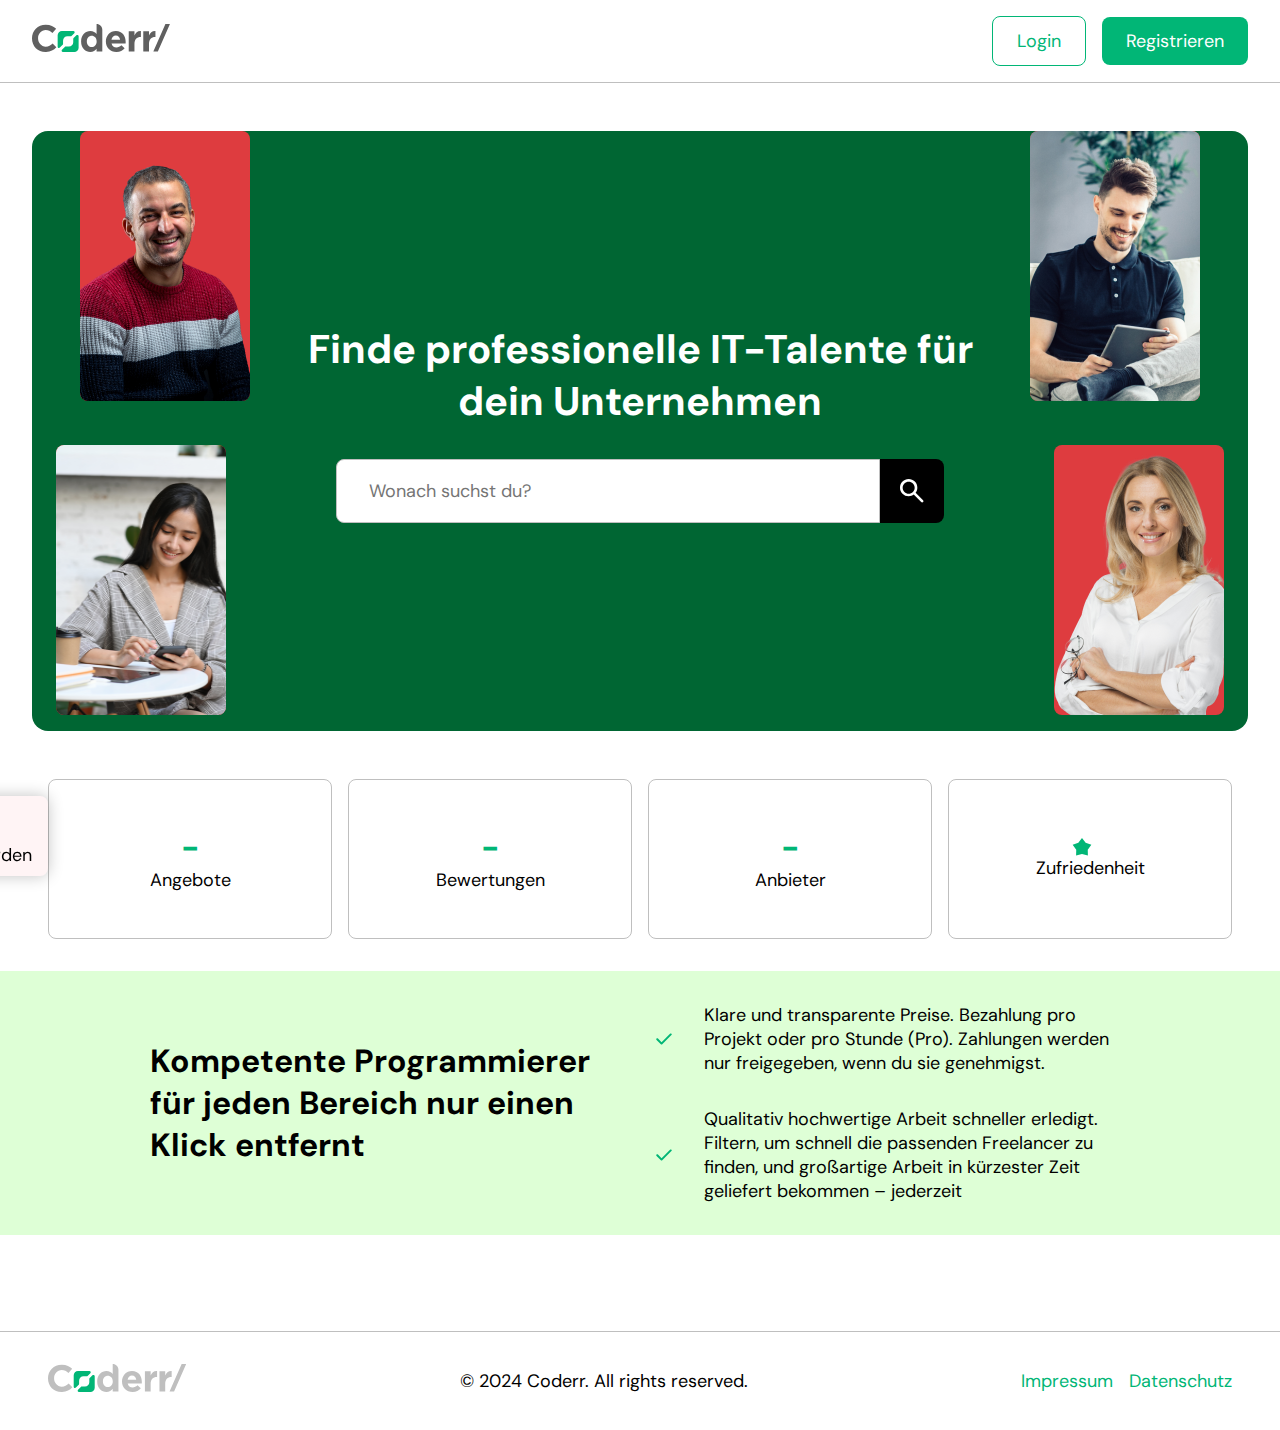
==== index.html @ d6f39b42 "first commit" ====
<!DOCTYPE html>
<html lang="de">

<head>
    <meta charset="UTF-8">
    <meta name="viewport" content="width=device-width, initial-scale=1.0">
    <title>Coderr/</title>
    <link rel="icon" type="image/png" href="./assets/logo/favicon.png" />


    <link rel="stylesheet" href="./shared/styles/variables.css">
    <link rel="stylesheet" href="./shared/styles/standard.css">
    <link rel="stylesheet" href="./shared/styles/form.css">
    <link rel="stylesheet" href="./shared/styles/assets.css">
    <link rel="stylesheet" href="./shared/styles/header_footer.css">
    <link rel="stylesheet" href="./shared/styles/fonts.css">
    <link rel="stylesheet" href="./styles/index.css">


    <script src="./shared/scripts/config.js"></script>

    <script src="./shared/scripts/api.js"></script>
    <script src="./shared/scripts/auth.js"></script>
    <script src="./shared/scripts/redirect.js"></script>
    <script src="./shared/scripts/ui_helper.js"></script>

    <script src="./shared/scripts/user_crud.js"></script>

    <script src="./shared/scripts/template/header_template.js"></script>
    <script src="./shared/scripts/header.js"></script>

    <script src="./scripts/index.js"></script>
</head>

<body onload="setHeader(); indexInit()" onclick="closeAllOpenedElements()">
    <header class="main_header">

        <a class="logo" href="./index.html">
            <img src="./assets/logo/logo_coderr.svg" alt="" srcset="">
        </a>
        <div id="head_content_right" class="d_flex_cc_gm head_content_right"></div>
    </header>

    <main>

        <div class="pad_m">
            <section class="section_group landingheader_box d_flex_cc_gm f_d_c">
                <img class="person_img" src="./assets/img/landingpage/person_1.png" alt="" srcset="">
                <img class="person_img" src="./assets/img/landingpage/person_2.png" alt="" srcset="">
                <img class="person_img" src="./assets/img/landingpage/person_3.png" alt="" srcset="">
                <img class="person_img" src="./assets/img/landingpage/person_4.png" alt="" srcset="">
                <h1 class="font_white_color">Finde professionelle IT-Talente für dein Unternehmen</h1>
                <div class="searchbar w_full">
                    <input id="index_search_field" placeholder="Wonach suchst du?" type="text">
                    <button class="d_flex_cc_gm" onclick="redirectToOfferListWSearch()">
                        <img src="./assets/icons/search.svg" alt="">
                    </button>
                </div>
            </section>
        </div>
        <section class="section_group profile_stats pad_l">
            <div class="w_full">
                <div class="card">
                    <h2 id="base_info_offer_count" class="font_prime_color">-</h2>
                    <p>Angebote</p>
                </div>
                <div class="card">
                    <h2 id="base_info_review_count" class="font_prime_color d_flex_cc_gm">
                        -
                    </h2>
                    <p>Bewertungen</p>
                </div>
            </div>
            <div class="w_full">
                <div class="card">
                    <h2 id="base_info_business_profile_count" class="font_prime_color">-</h2>
                    <p>Anbieter</p>
                </div>
                <div class="card">
                    <div class="d_flex_cc_gm">
                        <img src="./assets/icons/kid_star_green.svg" alt="" srcset="">
                        <h2 id="base_info_average_rating" class="font_prime_color">
                        </h2>
                    </div>
                    <p>Zufriedenheit</p>
                </div>
            </div>
        </section>

        <div class="green_info_section d_flex_cc_gl w_full">
            <section class=" d_flex_cc_gl pad_l">
                <h2>
                    Kompetente Programmierer für jeden Bereich nur einen Klick entfernt
                </h2>
                <div class="d_flex_cc_gl f_d_c">
                    <div class="d_flex_cc_gl">
                        <img src="./assets/icons/check.svg" alt="" srcset="">
                        <p>
                            Klare und transparente Preise. Bezahlung pro Projekt oder pro Stunde (Pro). Zahlungen werden
                            nur freigegeben, wenn du sie genehmigst.
                        </p>
                    </div>
                    <div class="d_flex_cc_gl">
                        <img src="./assets/icons/check.svg" alt="" srcset="">
                        <p>
                            Qualitativ hochwertige Arbeit schneller erledigt. Filtern, um schnell die passenden Freelancer zu finden, und großartige Arbeit in kürzester Zeit geliefert bekommen – jederzeit
                        </p>
                    </div>
                </div>
            </section>
        </div>
        
        <section class="section_group pad_l">
        </section>
    </main>
    <footer class="main_footer pad_l">
        <a class="logo" href="./index.html">
            <img src="./assets/logo/logo_coderr_light.svg" alt="" srcset="">
        </a>
        <p>© 2024 Coderr. All rights reserved.</p>
        <div class="d_flex_cc_gm">
            <a class="link" href="./imprint.html">Impressum</a>
            <a class="link" href="./privacy_policy.html">Datenschutz</a>
        </div>
    </footer>
</body>

</html>
---- shared/styles/variables.css ----
:root {
  --bg-color: white;
  --bg-color-dark: #006633;

  --link-color: #01B676;
  --link-hover-color: #34C591;

  --font-prime-color: #01B676;
  --font_sec_color: #7D7F80;
  --font_white_color: #FFFFFF;


  --section-max-w: 1440px;

  --btn-rad: 8px;
  --btn-pad: 12px 24px;
  --btn-pad-round: 4px;
  --btn-prime-color: #01B676;
  --btn-prime-hover-color: #34C591;
  --btn-prime-active-color: #34C591;
  --btn-prime-font-color: #ffffff;
  --btn-secondary-border: 1px solid #01B676;
  --btn-secondary-color: transparent;
  --btn-secondary-hover-color: #01B676;
  --btn-secondary-active-color: #01B676;
  --btn-secondary-font-color: #01B676;
  --btn-delete-color: #f82929;
  --btn-delete-hover-color: #fc6767;
  --btn-delete-active-color: #fd3c3c;


  --form-max-w: 800px;
  --form-s-max-w: 600px;
  --form-rad: 16px;
  --form-pad: 48px;
  --form-pad-small: 32px;
  --form-bg-color: #ffffff;
  --form-border: 1px solid #BFBFBF;
  --form-input-rad: 8px;
  --form-input-padding: 16px 16px;
  --form-input-border: 1px solid #BFBFBF;
  --form-input-border-color: #e0e0e0;
  --form-input-active-border-color: ##7D7F80;
  --form-input-bg-color: #e0e0e000;
}

@media screen and (max-width: 769px) {
  :root {
  --form-pad: 16px;
  --form-input-padding: 8px 8px;
  --form-pad-small: 16px;
  }
}
---- shared/styles/standard.css ----
* {
    box-sizing: border-box;
    margin: 0;
}

a {
    text-decoration: none;
}

body {
    min-height: 100vh;
    display: flex;
    flex-direction: column;
    background-color: var(--bg-color);
}

::-webkit-scrollbar {
    width: 8px;
}

::-webkit-scrollbar-track {
    background-color: #e0e0e0;
    border-radius: 10px;
}

::-webkit-scrollbar-thumb {
    background-color: var(--btn-prime-color);
    border-radius: 10px;
}

::-webkit-scrollbar-thumb:hover {
    background-color: var(--btn-prime-hover-color);
}

main {
    flex-grow: 1;
    display: flex;
    flex-direction: column;
    justify-content: flex-start;
    align-items: center;
    padding: 32px;
}


.d_none {
    display: none !important;
}

.pad_s {
    padding: 8px 16px;
}

.pad_m {
    padding: 16px 32px;
}

.pad_l {
    padding: 32px 48px;
}

@media only screen and (max-width: 769px) {
    .pad_s {
        padding: 4px 8px;
    }

    .pad_m {
        padding: 8px 16px;
    }

    .pad_l {
        padding: 16px 32px;
    }

    main {
        padding: 16px;
    }
}

.pos_rel {
    position: relative;
}

/* positioning in right corner */
.pos_abs_rc {
    position: absolute;
    top: 16px;
    right: 16px;
}



.d_flex_cs_gm,
.d_flex_cc_gm,
.d_flex_cs_gl,
.d_flex_cc_gl,
.d_flex_cs_gxl,
.d_flex_cc_gxl {
    display: flex;
    justify-content: center;
}

.d_flex_ss_gm,
.d_flex_sc_gm,
.d_flex_ss_gl,
.d_flex_sc_gl,
.d_flex_ss_gxl,
.d_flex_sc_gxl {
    display: flex;
    justify-content: flex-start;
}

.d_flex_cc_gm,
.d_flex_cs_gm,
.d_flex_sc_gm,
.d_flex_ss_gm {
    gap: 16px;
}

.d_flex_cc_gl,
.d_flex_cs_gl,
.d_flex_sc_gl,
.d_flex_ss_gl {
    gap: 32px;
}

.d_flex_cc_gxl,
.d_flex_cs_gxl,
.d_flex_sc_gxl,
.d_flex_ss_gxl {
    gap: 48px;
}

.d_flex_cs_gm,
.d_flex_ss_gm,
.d_flex_cs_gl,
.d_flex_ss_gl,
.d_flex_cs_gxl,
.d_flex_ss_gxl {
    align-items: flex-start;
}

.d_flex_cc_gm,
.d_flex_sc_gm,
.d_flex_cc_gl,
.d_flex_sc_gl,
.d_flex_cc_gxl,
.d_flex_sc_gxl {
    align-items: center;
}

.d_sb {
    justify-content: space-between !important;
}


.f_d_c {
    flex-direction: column !important;
}

.f_d_r_resp_c {
    flex-direction: row !important;
}

@media screen and (max-width: 480px) {
    .f_d_r_resp_c {
        flex-direction: column !important;
    }

}

.f_d_r {
    flex-direction: row !important;
}

.c_pointer {
    cursor: pointer;
}

.m_auto {
    margin: auto;
}

.w_full {
    width: 100%;
}

.text_c {
    text-align: center;
}

.rotate_half{
    transform: rotate(180deg);
}



@media screen and (max-width: 480px) {
    .p_top_s {
        padding-top: 36px;
    }

}
---- shared/styles/form.css ----
.small_form,
.large_form {
    width: 100%;
    background-color: var(--form-bg-color);
    border: var(--form-border);
    border-radius: var(--form-rad);
    padding: var(--form-pad);
    transition: transform 0.3s ease, box-shadow 0.3s ease;
}

.small_form {
    max-width: var(--form-s-max-w);
}

.large_form {
    max-width: var(--form-max-w);
}

.std_form {
    width: 100%;
}

.form_group {
    display: flex;
    flex-direction: column;
    width: 100%;
    gap: 16px;
}

.form_group label {
    width: 100%;
    display: block;
}

.input_field {
    width: 100%;
    border-radius: var(--form-input-rad);
    padding: var(--form-input-padding);
    border: var(--form-input-border);
    background-color: var(--form-input-bg-color);
}


select.input_field {
    cursor: pointer;
    padding: 8px;
}

.input_field:focus {
    outline: none;
    border-color: var(--form-input-active-border-color);
}

.input_checkbox_group>label,
.input_checkbox_group,
.input_checkbox_group>input {
    cursor: pointer;
}

input[type='checkbox'] {
    accent-color: var(--btn-prime-color);
    width: 22px;
    height: 22px;
}

input[type='checkbox']:hover {
    border: var(--btn-prime-active-color);
}

input[type='radio'] {
    cursor: pointer;
    accent-color: #232323;
    width: 24px;
    height: 24px;
}

input[type='radio']~label {
    font-size: 18px;
    font-weight: 400;
}

input[type=file] {
    cursor: pointer;
}

input[type=file]::file-selector-button {
    cursor: pointer;
    border: none;
    border-radius: var(--btn-rad);
    font-weight: bold;
    padding: 8px;
}

input[type=file]::file-selector-button {
    background-color: var(--btn-prime-color);
    transition: all 0.3s ease, transform 0.2s ease;
}

input[type=file]::file-selector-button:hover {
    background-color: var(--btn-prime-hover-color);
}

input[type=file]::file-selector-button:active {
    background-color: var(--btn-prime-active-color);
}

textarea {
    min-height: 120px;
}

.review_header{
    justify-content: space-between !important;
}

.review_header > div{
    display: flex;
    gap: 8px;
}

.review_header > div > label{
    display: flex;
    font-size: 18px;
    white-space: nowrap;
    align-items: center;
}

@media screen and (max-width: 769px) {
    .review_header{
        flex-direction: column !important;
    }
}

.review_footer{
    position: relative;
    height: 32px;
    display: none;
}


.review_footer > p{
    position: absolute;
    padding: 8px 16px;
    background-color: var(--bg-color);
    font-weight: 600 !important;
}

.own_review{
    position: relative;
}

.own_review_label{
    padding: 4px 8px;
    border: var(--btn-secondary-border);
    border-radius: var(--btn-rad);
}


.form_error{
    color: red;
    font-weight: 500;
}


.image_input_box{
    position: relative;
}

.image_input_box > .file_input{
    position: absolute;
    bottom: 4px;
    right: 4px;
    background-color: var(--font_white_color) !important;
}

.image_input_box > .file_input_l{
    position: absolute;
    bottom: 12px;
    right: 12px;
    background-color: var(--font_white_color) !important;
}

.image_input_box > .file_input_l > input{
    display: none;
}

.image_input_box > .file_input > input{
    display: none;
}
---- shared/styles/assets.css ----
/* Buttons */

.std_btn {
    cursor: pointer;
    border: none;
    border-radius: var(--btn-rad);
    padding: var(--btn-pad);
    white-space: nowrap;
}

.std_btn_disabled{
    cursor: default !important;
    background-color: rgb(121, 121, 121) !important;
}

.btn_prime {
    background-color: var(--btn-prime-color);
    transition: all 0.3s ease;
    color: var(--btn-prime-font-color);
}

.btn_prime:hover {
    background-color: var(--btn-prime-hover-color);
}

.btn_prime:active {
    background-color: var(--btn-prime-active-color);
}



.btn_secondary {
    border: var(--btn-secondary-border);
    background-color: var(--btn-secondary-color);
    transition: all 0.3s ease;
    color: var(--btn-secondary-font-color);
}

.btn_secondary:hover {
    background-color: var(--btn-secondary-hover-color);
    color: var(--btn-prime-font-color);
}

.btn_secondary:active {
    background-color: var(--btn-secondary-active-color);
}


.btn_round_s,
.btn_round_m,
.btn_round_l,
.btn_round_xl {
    border-radius: 100%;
    cursor: pointer;
    border: none;
}

.btn_round_s {
    height: 24px;
    width: 24px;
}

.btn_round_m {
    height: 36px;
    width: 36px;
}

.btn_round_l {
    height: 48px;
    width: 48px;
}

.btn_round_xl {
    height: 64px;
    width: 64px;
}

@media screen and (max-width: 769px) {
    .btn_round_s {
        height: 20px;
        width: 20px;
    }
    
    .btn_round_m {
        height: 32px;
        width: 32px;
    }
    
    .btn_round_l {
        height: 36px;
        width: 36px;
    }
    
    .btn_round_xl {
        height: 48px;
        width: 48px;
    }
  }

.btn_delete,
.btn_edit {
    background-repeat: no-repeat;
    background-size: 50%;
    background-position: center;
}

.btn_edit:disabled {
    opacity: 0.5; 
    cursor: not-allowed; 
    pointer-events: none; 
}

.abs_pos_edit_btn {
    position: absolute;
    right: 32px;
    top: 32px;
}

.abs_pos_edit_btn_m {
    position: absolute;
    right: 16px;
    top: 16px;
}

.abs_pos_edit_btn_s {
    position: absolute;
    right: 12px;
    top: 0px;
}

.btn_delete {
    background-color: var(--btn-delete-color);
    color: var(--btn-prime-font-color);
}

.btn_delete:hover {
    background-color: var(--btn-delete-color);
}

.btn_delete:active {
    background-color: var(--btn-delete-color);
}

.btn_edit {
    border: var(--btn-secondary-border);
    border-color: transparent;
    padding: var(--btn-pad-round);
    background-color: var(--btn-secondary-color);
}

.btn_edit:hover {
    border: var(--btn-secondary-border);
}

.btn_edit:active {
    border: var(--btn-secondary-border);
}

.btn_edit>img {
    height: 70%;
}

.btn_border_secondary{
    border: var(--form-border);
}


/* Link */



.link {
    color: var(--link-color);
    text-decoration: none;
}

.link:hover {
    text-decoration: underline;
    cursor: pointer;
    color: var(--link-hover-color) !important;
}





/* Card */
.card,
.card_pad_s {
    width: 100%;
    max-width: var(--section-max-w);
    background-color: var(--form-bg-color);
    border: var(--form-border);
    border-radius: var(--btn-rad);
}

.card {
    padding: 32px;
}

.card_pad_s {
    padding: 8px 16px;
}

.card_wo_border {
    width: 100%;
    max-width: var(--section-max-w);
    background-color: var(--form-bg-color);
    border: var(--form-border);
    border-radius: var(--btn-rad);
    padding: var(--form-pad-small);
}

.card_info_group {
    display: flex;
}

.card_info_group>p:first-child {
    font-weight: bold;
    width: 150px;
}

.section_group_w_border,
.section_group {
    width: 100%;
    max-width: var(--section-max-w);
    background-color: var(--form-bg-color);
}

.section_group_w_border {
    border: var(--form-border);
    border-radius: var(--form-rad);
    padding: var(--form-pad-small);
}

.section_seperator {
    height: 2px;
    width: 100%;
    margin: 32px 0;
    background-color: rgb(106, 106, 106);
}

.offer_content {
    display: flex;
    justify-content: space-between;
    gap: 42px;
    flex-wrap: wrap;
}

.offer_card {
    max-width: 400px;
}

.offer_card:hover {
    cursor: pointer;
}

.offer_image {
    display: block;
    width: 100%;
    aspect-ratio: 350/200;
    height: 200px;
    background-color: rgb(242 242 242);
    border-radius: var(--btn-rad);
    object-fit: cover;
}

.dialog {
    z-index: 5;
    position: fixed;
    top: 0;
    left: 0;
    right: 0;
    bottom: 0;
    background-color: rgba(0, 0, 0, 0.4);
    overflow: auto;
}

.dialog_content {
    width: 100%;
}

.profile_img_l,
.profile_img,
.profile_img_small {
    display: block;
    border-radius: 50%;
    object-fit: cover;
    border: var(--form-input-border);
}

.profile_img {
    width: 120px;
    height: 120px;
}

.profile_img_small {
    width: 60px;
    height: 60px;
}

.profile_img_l {
    width: 164px;
    height: 164px;
}

.review_stars {
    cursor: default;
}

.review_stars>img {
    height: 12px;
}

.star_rating>p {
    font-size: 24px;
    cursor: pointer;
}

.stars_input>img {
    height: 24px;
    cursor: pointer;
}

hr {
    width: 100%;
    border: 1px solid #BFBFBF
}

.icon {
    width: 16px;
    height: 16px;
}



/* Dropdown */

.dropdown_wrapper {
    position: relative;
    border: var(--form-border);
    border-radius: var(--btn-rad);
    padding: 8px 16px;
}

.dropdown_wrapper[open="true"] .dropdown_content {
    transform: translateY(0%);
}

.dropdown_wrapper[open="true"]>img {
    transform: rotate(90deg);
    transition: all 200ms ease-in-out;
}

.dropdown_wrapper[open="true"] .dropdown_box {
    overflow: unset;
}

.dropdown_box {
    position: absolute;
    width: 100%;
    bottom: 0;
    overflow: hidden;
}

.dropdown_content {
    position: absolute;
    list-style-type: none;
    top: 4px;
    transform: translateY(-10%);
    z-index: 2;
    transition: all 200ms ease-in-out;
    padding: 16px;
}

.dropdown_content>li {
    padding: 8px;
    width: 100%;
    border-radius: var(--btn-rad);
}

.dropdown_content>li:hover {
    background-color: #DEFFD6;
}

.offer_dropdown_box {
    max-width: var(--section-max-w);
    background-color: var(--form-bg-color);
    border-radius: var(--btn-rad);
    padding: 16px;
    box-shadow: 0px 0px 16px 0px #0000003d;
}

.dropdown_content .form_group:hover {
    background-color: #DEFFD6;
    border-radius: var(--btn-rad);
    cursor: pointer;
}

.dropdown_content label {
    cursor: pointer;
}





.searchbar {
    padding: 16px 64px;
    display: flex;
}

.searchbar>button {
    width: 64px;
    height: 64px;
    background-color: black;
    border: none;
    border-top-right-radius: 8px;
    border-bottom-right-radius: 8px;
    cursor: pointer;
}

.searchbar>button:hover {
    background-color: var(--btn-prime-hover-color);
}

.searchbar>input {
    width: calc(100% - 64px);
    height: 64px;
    padding: 0 32px;

    border: var(--form-input-border);
    border-top-left-radius: 8px;
    border-bottom-left-radius: 8px;
}

.searchbar>input:focus {
    outline: none;
}

@media screen and (max-width: 780px) and (min-width: 480px) {
    .searchbar {
        padding: 16px 32px;
    }

}

@media screen and (max-width: 480px) {
    .searchbar {
        padding: 8px 16px;
    }
    .searchbar>input {
        padding: 0 8px;
    }
}



.page_number[currentPage="true"]{
    padding: 0px 4px;
    border-bottom: 3px solid var(--btn-prime-color);
}

.page_number:hover{
    cursor: pointer;
    color: var(--btn-prime-color);
}






.feature_list {
    padding: 0;
}

.feature_list li::marker {
    content: '';
}

.feature_list li {
    position: relative;
    padding-left: 32px;
}

.feature_list li::before {
    content: url('../../assets/icons/check.svg');
    position: absolute;
    left: 0;
}







.toast_msg{
    position: fixed;
    bottom: calc(var(--form-pad) / 2);
    left: var(--form-pad);
    min-height: 80px;
    box-shadow: 0px 0px 16px 0px #0000003d;
    min-width: 300px;
    border-radius: 8px;
    overflow: hidden;
    transform: translateX(-100%); 
    animation: slideInFromLeft 0.25s ease-out forwards;
    z-index: 6;
}


@keyframes slideInFromLeft {
    0% {
        opacity: 0;
        transform: translateX(-100%);
    }
    100% {
        opacity: 1;
        transform: translateX(0);
    }
}

.toast_msg_left{
    width: 80px;
    align-self: stretch;
}

.toast_msg[error="true"] .toast_msg_left{
    background: #DE3C3F;
}

.toast_msg[error="false"] .toast_msg_left{
    background: #01B676;
}

.toast_msg[error="true"] {
    background: #FFF4F5;
}

.toast_msg[error="false"] {
    background: #DEFFD6;
}

.toast_msg[error="true"] img[error="false"] {
    display: none;
}

.toast_msg[error="false"] img[error="true"] {
    display: none;
}

.toast_msg[error="true"] h3[error="false"] {
    display: none;
}

.toast_msg[error="false"] h3[error="true"] {
    display: none;
}

.toast_msg_right{
    position: relative;
    flex: 1;
    padding: 8px 0;
    display: flex;
    gap: 8px;
    flex-direction: column;
}

.toast_msg_right ul{
    flex: 1;
    padding: 0px 16px;
}
---- shared/styles/header_footer.css ----
.main_header,
.main_footer {
    display: flex;
    align-items: center;
    justify-content: space-between;
    flex-direction: row;
}

@media only screen and (min-width: 1440px) {

    .main_header,
    .main_footer {
        padding-left: max(48px, calc(50% - 720px)) !important;
        padding-right: max(48px, calc(50% - 720px)) !important;
    }
}


.main_header {
    border-bottom: var(--form-border);
    padding: 16px 32px;
}


.main_footer {
    border-top: var(--form-border);
}


.logo img {
    height: 28px;
}

.head_content_right {
    position: relative;
    z-index: 2;
}

.head_content_right>img[open="false"]~.menu_content {
    top: 100%;
    visibility: hidden;
    opacity: 0; 
}

.head_content_right>img {
    cursor: pointer;
}

.menu_content {
    position: absolute;
    top: calc(100% + 16px);
    box-shadow: 0px 0px 16px 0px #00000026;
    width: 150px;
    right: 0px;
    z-index: 2;
    background-color: white;
    padding: 16px;
    border-radius: 8px;
    opacity: 1;

    transition: all 200ms ease-in-out;
}

.menu_content>p,
.menu_content>a {
    padding: 8px;
    width: 100%;
    border-radius: var(--btn-rad);
    color: black;
}

.menu_content>p:hover,
.menu_content>a:hover {
    background-color: #DEFFD6;
    cursor: pointer;
}

.menu_content::before {
    content: "";
    width: 0;
    height: 0;
    border-left: 16px solid transparent;
    border-right: 16px solid transparent;
    border-bottom: 14px solid white;
    position: absolute;
    top: -11px;
    right: 12px;
}

@media only screen and (max-width: 1024px) {
    .searchbar_header {
        display: none;
    }

    .main_header {
        padding: 16px 32px;
    }
}


@media only screen and (max-width: 769px) {
    .main_footer {
        flex-direction: column !important;
        gap: 16px;
    }

    .main_header {
        padding: 16px 32px;
    }
}

@media only screen and (max-width: 480px) {
    .main_header {
        flex-direction: column !important;
        gap: 16px;
    }
}


.nav_links {
    display: flex;
    gap: 20px;
    flex-wrap: wrap;
}
---- shared/styles/fonts.css ----
* {
    font-family: 'DM Sans';
}

h1 {
    font-size: 40px;
}

h2 {
    font-size: 32px;
}

label,
h3,
.page_number {
    font-size: 22px;
}

h1,
h2,
h3,
h4,
h5,
p,
.page_number  {
    word-break: break-word;
}

a,
p,
button,
input,
ul,
option,
select,
textarea {
    font-size: 18px;
}


@media screen and (max-width: 769px) {
    h1 {
        font-size: 32px;
    }

    h2 {
        font-size: 24px;
    }

    label,
    h3,
    .page_number  {
        font-size: 18px;
    }

    a,
    p,
    button,
    input,
    ul,
    option,
    select,
    textarea {
        font-size: 16px;
    }
}

/* Font-Weights */

h1,
h2,
h3,
.page_number  {
    font-weight: 700;
}

a,
p,
button,
textarea,
input {
    font-weight: 400;

}

label {
    font-weight: 500;
}

button {
    font-weight: 600;
}


/* Colors */

.c_black {
    color: black !important;
}

.font_prime_color {
    color: var(--font-prime-color);
}

.font_sec_color {
    color: var(--font_sec_color);
}

.font_white_color {
    color: var(--font_white_color);
}

.font_error_color{
    color: var(--btn-delete-color);
}


/* Alignments */

.ws_nw {
    white-space: nowrap;
}

.text_a_e {
    text-align: end;
}

.text_a_c {
    text-align: center;
}



/* dm-sans */

/* dm-sans-100 - latin */
@font-face {
    font-display: swap;
    /* Check https://developer.mozilla.org/en-US/docs/Web/CSS/@font-face/font-display for other options. */
    font-family: 'DM Sans';
    font-style: normal;
    font-weight: 100;
    src: url('../../assets/fonts/dm-sans-v15-latin-100.woff2') format('woff2');
    /* Chrome 36+, Opera 23+, Firefox 39+, Safari 12+, iOS 10+ */
}

/* dm-sans-100italic - latin */
@font-face {
    font-display: swap;
    /* Check https://developer.mozilla.org/en-US/docs/Web/CSS/@font-face/font-display for other options. */
    font-family: 'DM Sans';
    font-style: italic;
    font-weight: 100;
    src: url('../../assets/fonts/dm-sans-v15-latin-100italic.woff2') format('woff2');
    /* Chrome 36+, Opera 23+, Firefox 39+, Safari 12+, iOS 10+ */
}

/* dm-sans-200 - latin */
@font-face {
    font-display: swap;
    /* Check https://developer.mozilla.org/en-US/docs/Web/CSS/@font-face/font-display for other options. */
    font-family: 'DM Sans';
    font-style: normal;
    font-weight: 200;
    src: url('../../assets/fonts/dm-sans-v15-latin-200.woff2') format('woff2');
    /* Chrome 36+, Opera 23+, Firefox 39+, Safari 12+, iOS 10+ */
}

/* dm-sans-200italic - latin */
@font-face {
    font-display: swap;
    /* Check https://developer.mozilla.org/en-US/docs/Web/CSS/@font-face/font-display for other options. */
    font-family: 'DM Sans';
    font-style: italic;
    font-weight: 200;
    src: url('../../assets/fonts/dm-sans-v15-latin-200italic.woff2') format('woff2');
    /* Chrome 36+, Opera 23+, Firefox 39+, Safari 12+, iOS 10+ */
}

/* dm-sans-300 - latin */
@font-face {
    font-display: swap;
    /* Check https://developer.mozilla.org/en-US/docs/Web/CSS/@font-face/font-display for other options. */
    font-family: 'DM Sans';
    font-style: normal;
    font-weight: 300;
    src: url('../../assets/fonts/dm-sans-v15-latin-300.woff2') format('woff2');
    /* Chrome 36+, Opera 23+, Firefox 39+, Safari 12+, iOS 10+ */
}

/* dm-sans-300italic - latin */
@font-face {
    font-display: swap;
    /* Check https://developer.mozilla.org/en-US/docs/Web/CSS/@font-face/font-display for other options. */
    font-family: 'DM Sans';
    font-style: italic;
    font-weight: 300;
    src: url('../../assets/fonts/dm-sans-v15-latin-300italic.woff2') format('woff2');
    /* Chrome 36+, Opera 23+, Firefox 39+, Safari 12+, iOS 10+ */
}

/* dm-sans-regular - latin */
@font-face {
    font-display: swap;
    /* Check https://developer.mozilla.org/en-US/docs/Web/CSS/@font-face/font-display for other options. */
    font-family: 'DM Sans';
    font-style: normal;
    font-weight: 400;
    src: url('../../assets/fonts/dm-sans-v15-latin-regular.woff2') format('woff2');
    /* Chrome 36+, Opera 23+, Firefox 39+, Safari 12+, iOS 10+ */
}

/* dm-sans-italic - latin */
@font-face {
    font-display: swap;
    /* Check https://developer.mozilla.org/en-US/docs/Web/CSS/@font-face/font-display for other options. */
    font-family: 'DM Sans';
    font-style: italic;
    font-weight: 400;
    src: url('../../assets/fonts/dm-sans-v15-latin-italic.woff2') format('woff2');
    /* Chrome 36+, Opera 23+, Firefox 39+, Safari 12+, iOS 10+ */
}

/* dm-sans-500 - latin */
@font-face {
    font-display: swap;
    /* Check https://developer.mozilla.org/en-US/docs/Web/CSS/@font-face/font-display for other options. */
    font-family: 'DM Sans';
    font-style: normal;
    font-weight: 500;
    src: url('../../assets/fonts/dm-sans-v15-latin-500.woff2') format('woff2');
    /* Chrome 36+, Opera 23+, Firefox 39+, Safari 12+, iOS 10+ */
}

/* dm-sans-500italic - latin */
@font-face {
    font-display: swap;
    /* Check https://developer.mozilla.org/en-US/docs/Web/CSS/@font-face/font-display for other options. */
    font-family: 'DM Sans';
    font-style: italic;
    font-weight: 500;
    src: url('../../assets/fonts/dm-sans-v15-latin-500italic.woff2') format('woff2');
    /* Chrome 36+, Opera 23+, Firefox 39+, Safari 12+, iOS 10+ */
}

/* dm-sans-600 - latin */
@font-face {
    font-display: swap;
    /* Check https://developer.mozilla.org/en-US/docs/Web/CSS/@font-face/font-display for other options. */
    font-family: 'DM Sans';
    font-style: normal;
    font-weight: 600;
    src: url('../../assets/fonts/dm-sans-v15-latin-600.woff2') format('woff2');
    /* Chrome 36+, Opera 23+, Firefox 39+, Safari 12+, iOS 10+ */
}

/* dm-sans-600italic - latin */
@font-face {
    font-display: swap;
    /* Check https://developer.mozilla.org/en-US/docs/Web/CSS/@font-face/font-display for other options. */
    font-family: 'DM Sans';
    font-style: italic;
    font-weight: 600;
    src: url('../../assets/fonts/dm-sans-v15-latin-600italic.woff2') format('woff2');
    /* Chrome 36+, Opera 23+, Firefox 39+, Safari 12+, iOS 10+ */
}

/* dm-sans-700 - latin */
@font-face {
    font-display: swap;
    /* Check https://developer.mozilla.org/en-US/docs/Web/CSS/@font-face/font-display for other options. */
    font-family: 'DM Sans';
    font-style: normal;
    font-weight: 700;
    src: url('../../assets/fonts/dm-sans-v15-latin-700.woff2') format('woff2');
    /* Chrome 36+, Opera 23+, Firefox 39+, Safari 12+, iOS 10+ */
}

/* dm-sans-700italic - latin */
@font-face {
    font-display: swap;
    /* Check https://developer.mozilla.org/en-US/docs/Web/CSS/@font-face/font-display for other options. */
    font-family: 'DM Sans';
    font-style: italic;
    font-weight: 700;
    src: url('../../assets/fonts/dm-sans-v15-latin-700italic.woff2') format('woff2');
    /* Chrome 36+, Opera 23+, Firefox 39+, Safari 12+, iOS 10+ */
}

/* dm-sans-800 - latin */
@font-face {
    font-display: swap;
    /* Check https://developer.mozilla.org/en-US/docs/Web/CSS/@font-face/font-display for other options. */
    font-family: 'DM Sans';
    font-style: normal;
    font-weight: 800;
    src: url('../../assets/fonts/dm-sans-v15-latin-800.woff2') format('woff2');
    /* Chrome 36+, Opera 23+, Firefox 39+, Safari 12+, iOS 10+ */
}

/* dm-sans-800italic - latin */
@font-face {
    font-display: swap;
    /* Check https://developer.mozilla.org/en-US/docs/Web/CSS/@font-face/font-display for other options. */
    font-family: 'DM Sans';
    font-style: italic;
    font-weight: 800;
    src: url('../../assets/fonts/dm-sans-v15-latin-800italic.woff2') format('woff2');
    /* Chrome 36+, Opera 23+, Firefox 39+, Safari 12+, iOS 10+ */
}

/* dm-sans-900 - latin */
@font-face {
    font-display: swap;
    /* Check https://developer.mozilla.org/en-US/docs/Web/CSS/@font-face/font-display for other options. */
    font-family: 'DM Sans';
    font-style: normal;
    font-weight: 900;
    src: url('../../assets/fonts/dm-sans-v15-latin-900.woff2') format('woff2');
    /* Chrome 36+, Opera 23+, Firefox 39+, Safari 12+, iOS 10+ */
}

/* dm-sans-900italic - latin */
@font-face {
    font-display: swap;
    /* Check https://developer.mozilla.org/en-US/docs/Web/CSS/@font-face/font-display for other options. */
    font-family: 'DM Sans';
    font-style: italic;
    font-weight: 900;
    src: url('../../assets/fonts/dm-sans-v15-latin-900italic.woff2') format('woff2');
    /* Chrome 36+, Opera 23+, Firefox 39+, Safari 12+, iOS 10+ */
}





/* figtree */

/* figtree-300 - latin */
@font-face {
    font-display: swap;
    /* Check https://developer.mozilla.org/en-US/docs/Web/CSS/@font-face/font-display for other options. */
    font-family: 'Figtree';
    font-style: normal;
    font-weight: 300;
    src: url('../../assets/fonts/figtree-v5-latin-300.woff2') format('woff2');
    /* Chrome 36+, Opera 23+, Firefox 39+, Safari 12+, iOS 10+ */
}

/* figtree-300italic - latin */
@font-face {
    font-display: swap;
    /* Check https://developer.mozilla.org/en-US/docs/Web/CSS/@font-face/font-display for other options. */
    font-family: 'Figtree';
    font-style: italic;
    font-weight: 300;
    src: url('../../assets/fonts/figtree-v5-latin-300italic.woff2') format('woff2');
    /* Chrome 36+, Opera 23+, Firefox 39+, Safari 12+, iOS 10+ */
}

/* figtree-regular - latin */
@font-face {
    font-display: swap;
    /* Check https://developer.mozilla.org/en-US/docs/Web/CSS/@font-face/font-display for other options. */
    font-family: 'Figtree';
    font-style: normal;
    font-weight: 400;
    src: url('../../assets/fonts/figtree-v5-latin-regular.woff2') format('woff2');
    /* Chrome 36+, Opera 23+, Firefox 39+, Safari 12+, iOS 10+ */
}

/* figtree-italic - latin */
@font-face {
    font-display: swap;
    /* Check https://developer.mozilla.org/en-US/docs/Web/CSS/@font-face/font-display for other options. */
    font-family: 'Figtree';
    font-style: italic;
    font-weight: 400;
    src: url('../../assets/fonts/figtree-v5-latin-italic.woff2') format('woff2');
    /* Chrome 36+, Opera 23+, Firefox 39+, Safari 12+, iOS 10+ */
}

/* figtree-500 - latin */
@font-face {
    font-display: swap;
    /* Check https://developer.mozilla.org/en-US/docs/Web/CSS/@font-face/font-display for other options. */
    font-family: 'Figtree';
    font-style: normal;
    font-weight: 500;
    src: url('../../assets/fonts/figtree-v5-latin-500.woff2') format('woff2');
    /* Chrome 36+, Opera 23+, Firefox 39+, Safari 12+, iOS 10+ */
}

/* figtree-500italic - latin */
@font-face {
    font-display: swap;
    /* Check https://developer.mozilla.org/en-US/docs/Web/CSS/@font-face/font-display for other options. */
    font-family: 'Figtree';
    font-style: italic;
    font-weight: 500;
    src: url('../../assets/fonts/figtree-v5-latin-500italic.woff2') format('woff2');
    /* Chrome 36+, Opera 23+, Firefox 39+, Safari 12+, iOS 10+ */
}

/* figtree-600 - latin */
@font-face {
    font-display: swap;
    /* Check https://developer.mozilla.org/en-US/docs/Web/CSS/@font-face/font-display for other options. */
    font-family: 'Figtree';
    font-style: normal;
    font-weight: 600;
    src: url('../../assets/fonts/figtree-v5-latin-600.woff2') format('woff2');
    /* Chrome 36+, Opera 23+, Firefox 39+, Safari 12+, iOS 10+ */
}

/* figtree-600italic - latin */
@font-face {
    font-display: swap;
    /* Check https://developer.mozilla.org/en-US/docs/Web/CSS/@font-face/font-display for other options. */
    font-family: 'Figtree';
    font-style: italic;
    font-weight: 600;
    src: url('../../assets/fonts/figtree-v5-latin-600italic.woff2') format('woff2');
    /* Chrome 36+, Opera 23+, Firefox 39+, Safari 12+, iOS 10+ */
}

/* figtree-700 - latin */
@font-face {
    font-display: swap;
    /* Check https://developer.mozilla.org/en-US/docs/Web/CSS/@font-face/font-display for other options. */
    font-family: 'Figtree';
    font-style: normal;
    font-weight: 700;
    src: url('../../assets/fonts/figtree-v5-latin-700.woff2') format('woff2');
    /* Chrome 36+, Opera 23+, Firefox 39+, Safari 12+, iOS 10+ */
}

/* figtree-700italic - latin */
@font-face {
    font-display: swap;
    /* Check https://developer.mozilla.org/en-US/docs/Web/CSS/@font-face/font-display for other options. */
    font-family: 'Figtree';
    font-style: italic;
    font-weight: 700;
    src: url('../../assets/fonts/figtree-v5-latin-700italic.woff2') format('woff2');
    /* Chrome 36+, Opera 23+, Firefox 39+, Safari 12+, iOS 10+ */
}

/* figtree-800 - latin */
@font-face {
    font-display: swap;
    /* Check https://developer.mozilla.org/en-US/docs/Web/CSS/@font-face/font-display for other options. */
    font-family: 'Figtree';
    font-style: normal;
    font-weight: 800;
    src: url('../../assets/fonts/figtree-v5-latin-800.woff2') format('woff2');
    /* Chrome 36+, Opera 23+, Firefox 39+, Safari 12+, iOS 10+ */
}

/* figtree-800italic - latin */
@font-face {
    font-display: swap;
    /* Check https://developer.mozilla.org/en-US/docs/Web/CSS/@font-face/font-display for other options. */
    font-family: 'Figtree';
    font-style: italic;
    font-weight: 800;
    src: url('../../assets/fonts/figtree-v5-latin-800italic.woff2') format('woff2');
    /* Chrome 36+, Opera 23+, Firefox 39+, Safari 12+, iOS 10+ */
}

/* figtree-900 - latin */
@font-face {
    font-display: swap;
    /* Check https://developer.mozilla.org/en-US/docs/Web/CSS/@font-face/font-display for other options. */
    font-family: 'Figtree';
    font-style: normal;
    font-weight: 900;
    src: url('../../assets/fonts/figtree-v5-latin-900.woff2') format('woff2');
    /* Chrome 36+, Opera 23+, Firefox 39+, Safari 12+, iOS 10+ */
}

/* figtree-900italic - latin */
@font-face {
    font-display: swap;
    /* Check https://developer.mozilla.org/en-US/docs/Web/CSS/@font-face/font-display for other options. */
    font-family: 'Figtree';
    font-style: italic;
    font-weight: 900;
    src: url('../../assets/fonts/figtree-v5-latin-900italic.woff2') format('woff2');
    /* Chrome 36+, Opera 23+, Firefox 39+, Safari 12+, iOS 10+ */
}
---- styles/index.css ----
main{
    padding: 32px 0 !important;
}

.profile_stats {
    flex-direction: row;
    width: 100%;
    display: flex;
    gap: 16px;
}

.profile_stats>div {
    display: flex;
    align-items: center;
    justify-content: space-around;
    flex-direction: row;
    gap: 16px;
}

.profile_stats>div>div {
    height: 160px;
    text-align: center;
    padding: 0;
    display: flex;
    align-items: center;
    justify-content: center;
    flex-direction: column;
}

@media only screen and (max-width: 769px) {
    .profile_stats {
        flex-direction: column;
        gap: 32px;
    }

    .profile_stats>div>div {
        width: 160px;
    }
}

.landingheader_box {
    height: 600px;
    background: var(--bg-color-dark);
    padding: 0 240px;
    position: relative;
    border-radius: var(--form-rad);
}

.person_img {
    width: 170px;
    height: 270px;
    border-radius: 8px;
    background: #DE3C3F;
    position: absolute;
}

.landingheader_box img:nth-child(1) {
    top: 0;
    left: 48px;
}

.landingheader_box img:nth-child(2) {
    right: 24px;
    bottom: 16px;
}

.landingheader_box img:nth-child(3) {
    left: 24px;
    bottom: 16px;
}

.landingheader_box img:nth-child(4) {
    top: 0;
    right: 48px;
}

h1{
    text-align: center;
}

.green_info_section{
    background: #DEFFD6;
}

.green_info_section > section > h2, .green_info_section > section > div{
    width: 40%;
}

.green_info_section > section{
    max-width: 1440px;
}

@media only screen and (min-width: 1024px) and (max-width: 1124px) {
    .landingheader_box {
        height: 500px;
    }

    .landingheader_box {
        padding: 0 210px;
    }

    .person_img {
        width: 140px;
        height: 220px;
    }
}

@media only screen and (min-width: 769px) and (max-width: 1024px) {
    h1 {
        font-size: 34px !important;
    }

    .landingheader_box {
        height: 450px;
    }

    .landingheader_box {
        padding: 0 170px;
    }

    .person_img {
        width: 110px;
        height: 180px;
    }
}

@media only screen and (max-width: 769px) and (min-width: 480px) {
    h1 {
        font-size: 28px !important;
    }

    .landingheader_box {
        height: 550px;
    }

    .landingheader_box {
        padding: 0 32px;
    }

    .person_img {
        width: 90px;
        height: 150px;
    }
    
    .green_info_section > section{
        flex-direction: column;
    }

    .green_info_section > section > h2, .green_info_section > section > div{
        width: 100%;
    }
}

@media screen and (max-width: 480px) {
    h1 {
        font-size: 28px !important;
    }

    .landingheader_box {
        height: 650px;
        padding: 0 4px;
    }

    .person_img {
        width: 70px;
        height: 120px;
    }

    .green_info_section > section{
        flex-direction: column;
    }
    .green_info_section > section > h2, .green_info_section > section > div{
        width: 100%;
    }
}
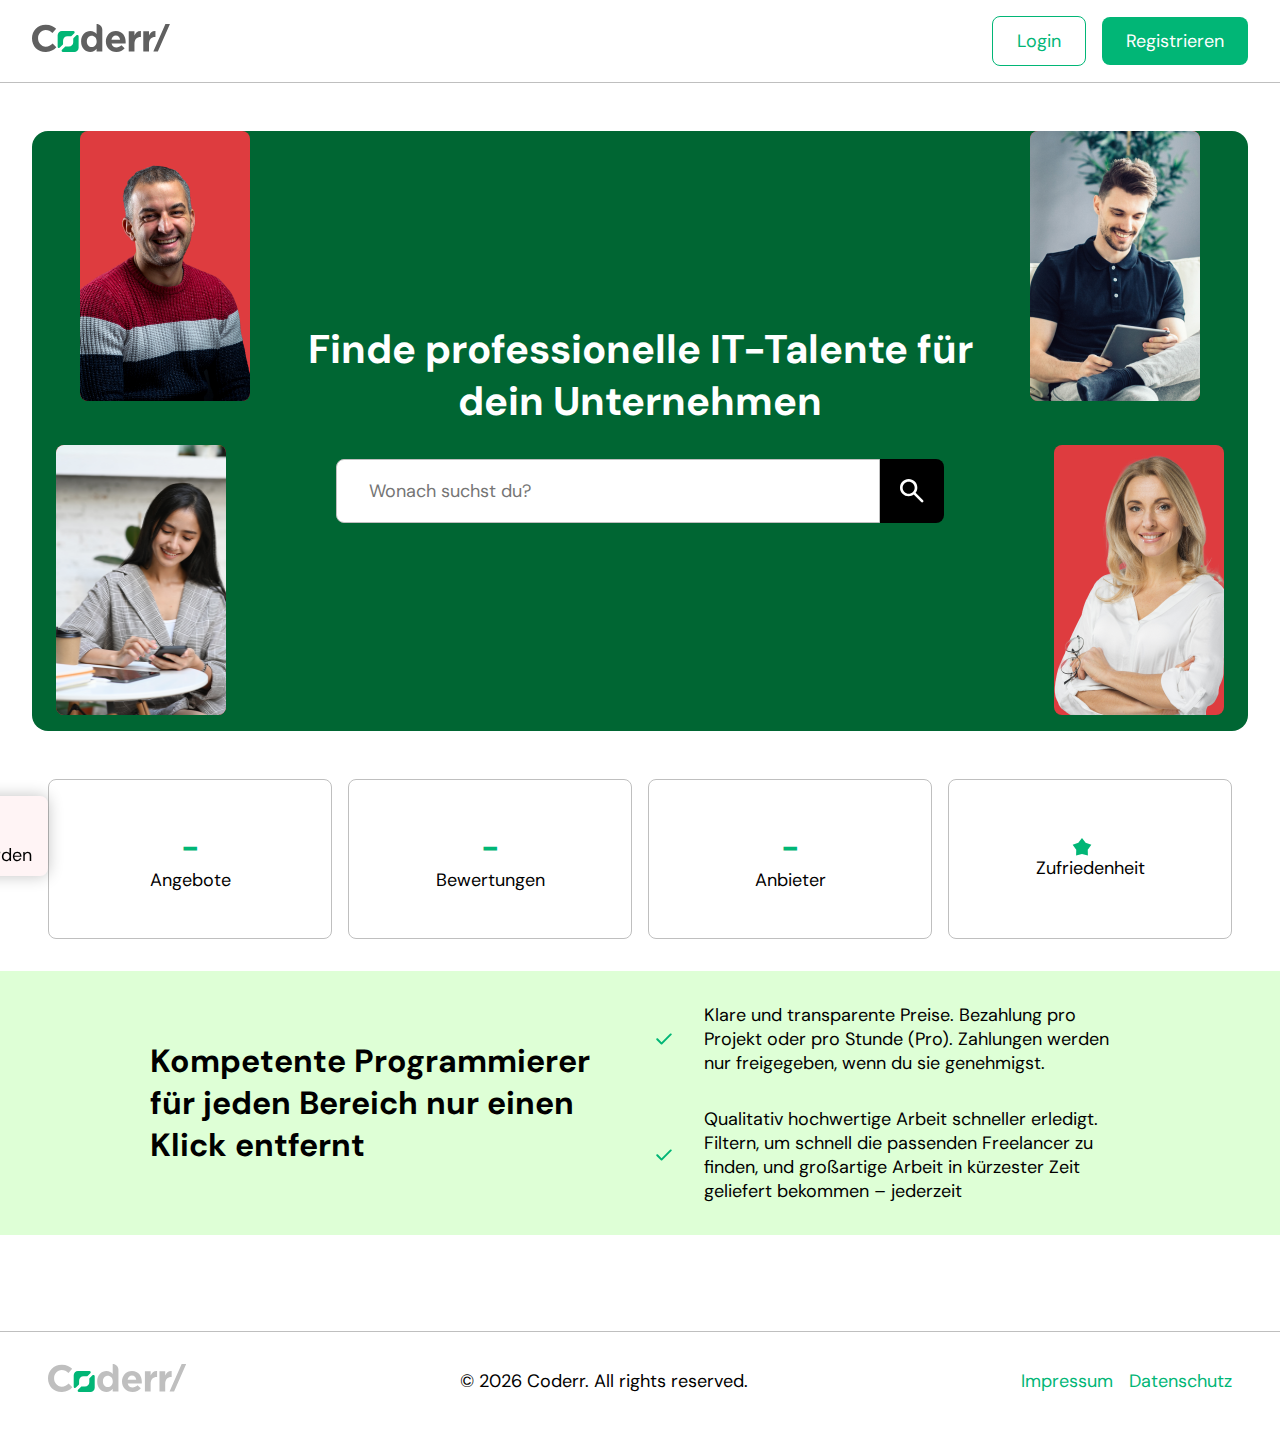
==== commit b81aa996: "year2" ====
--- a/index.html
+++ b/index.html
@@ -28,6 +28,7 @@
 
     <script src="./shared/scripts/template/header_template.js"></script>
     <script src="./shared/scripts/header.js"></script>
+    <script src="./shared/scripts/footer.js"></script>
 
     <script src="./scripts/index.js"></script>
 </head>
@@ -117,7 +118,7 @@
         <a class="logo" href="./index.html">
             <img src="./assets/logo/logo_coderr_light.svg" alt="" srcset="">
         </a>
-        <p>© 2024 Coderr. All rights reserved.</p>
+        <p>© <span id="current-year"></span> Coderr. All rights reserved.</p>
         <div class="d_flex_cc_gm">
             <a class="link" href="./imprint.html">Impressum</a>
             <a class="link" href="./privacy_policy.html">Datenschutz</a>
